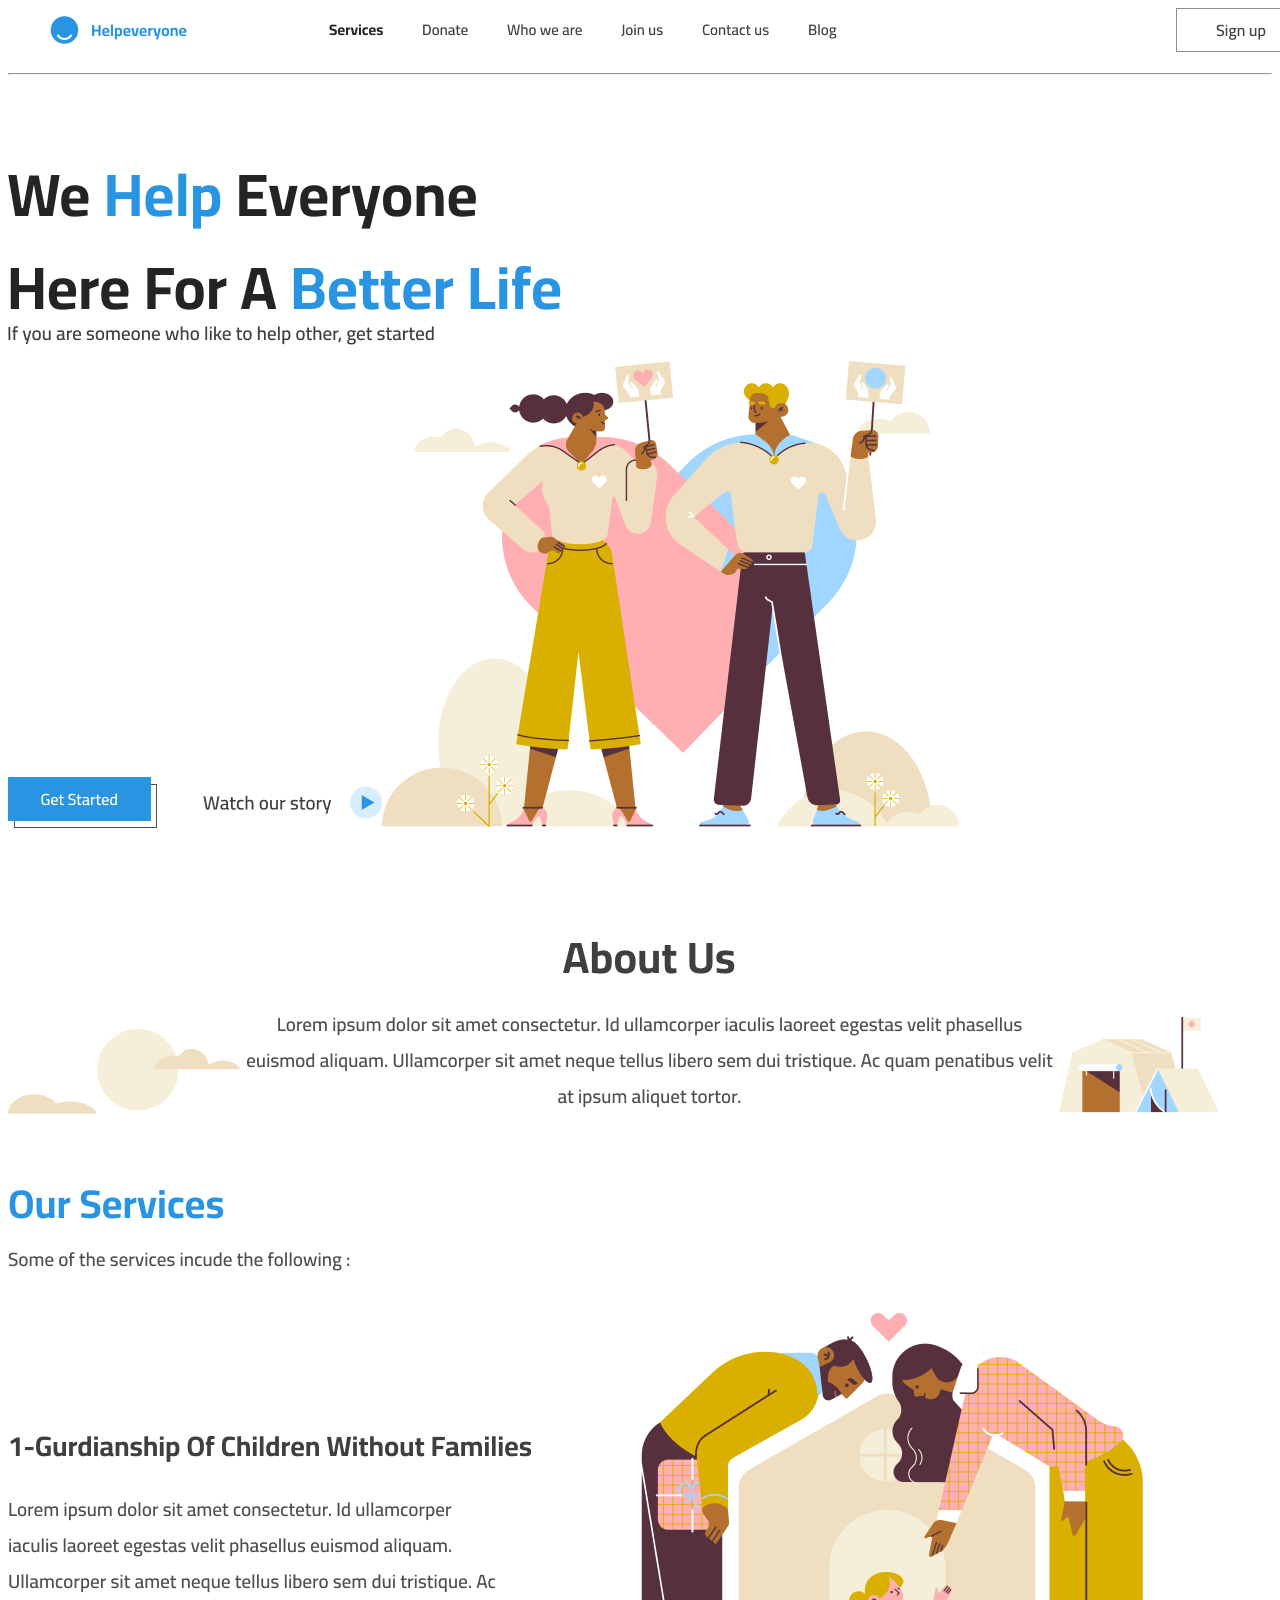
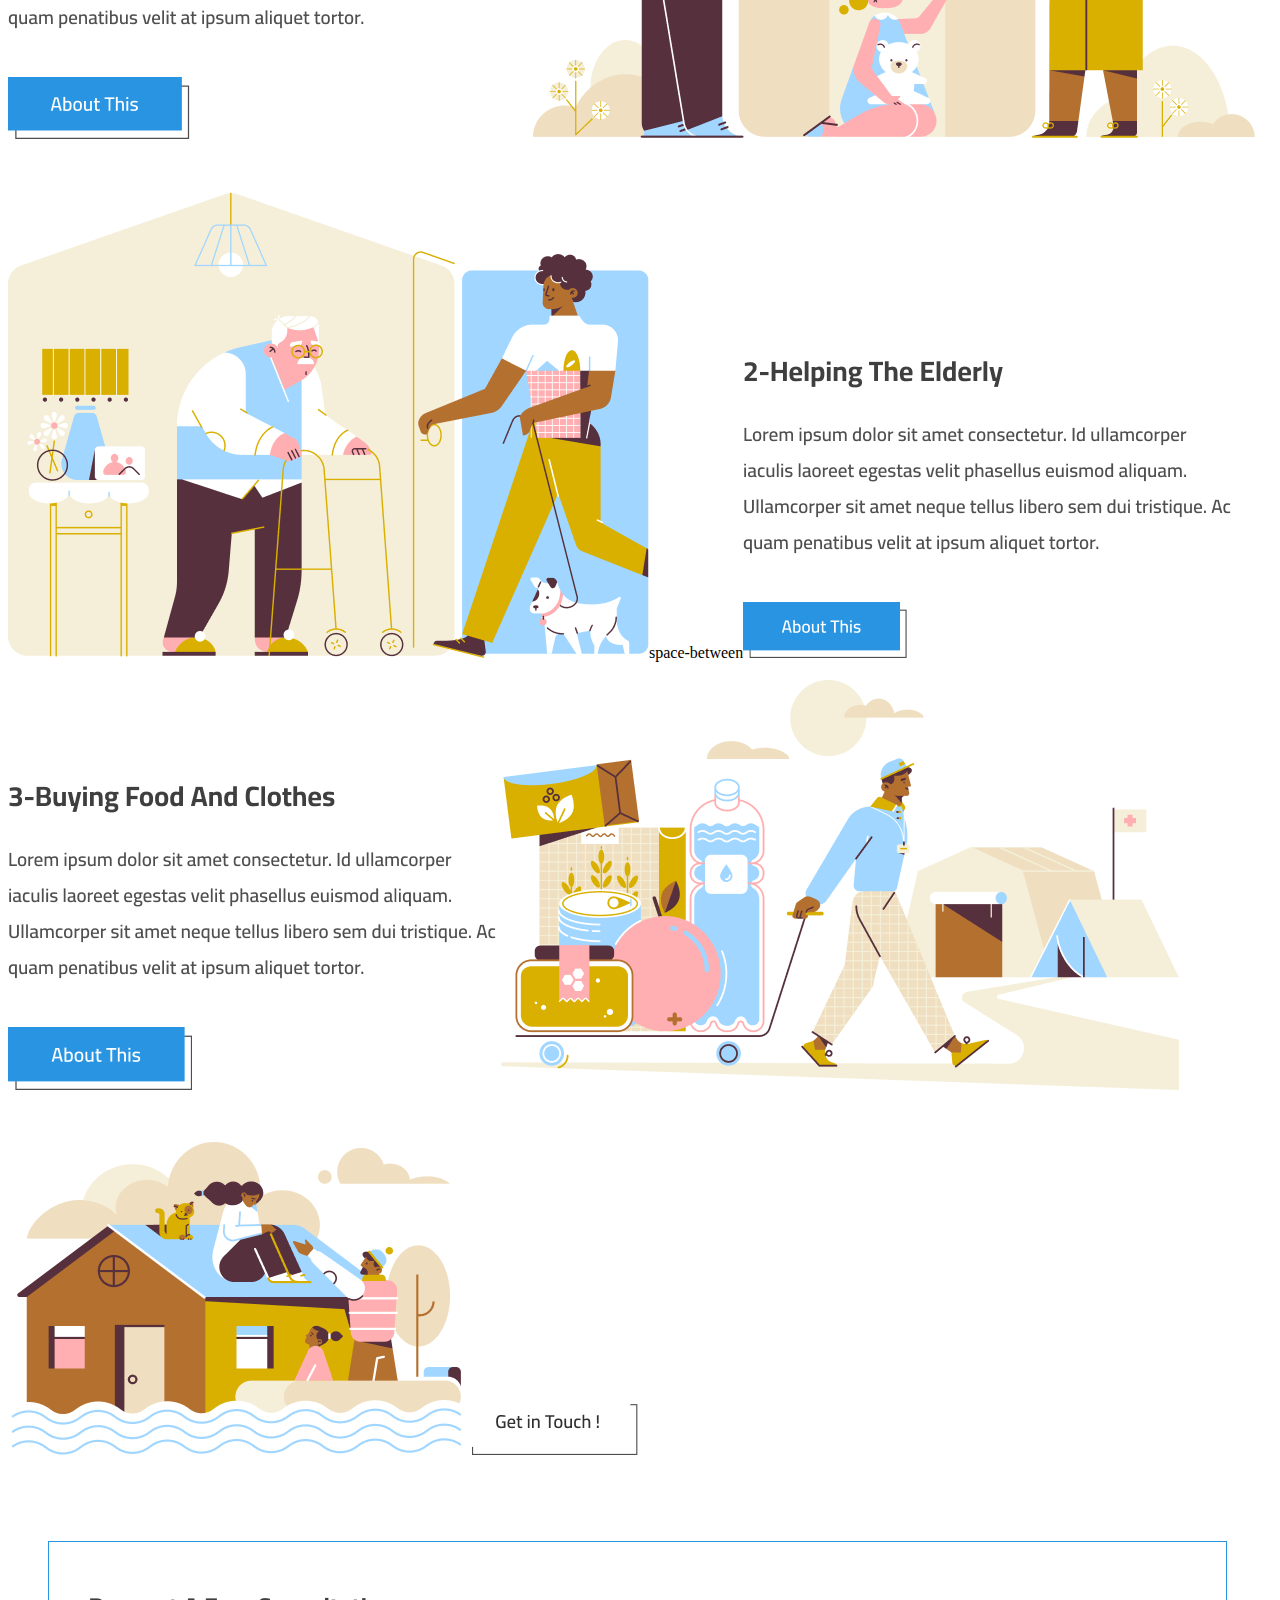
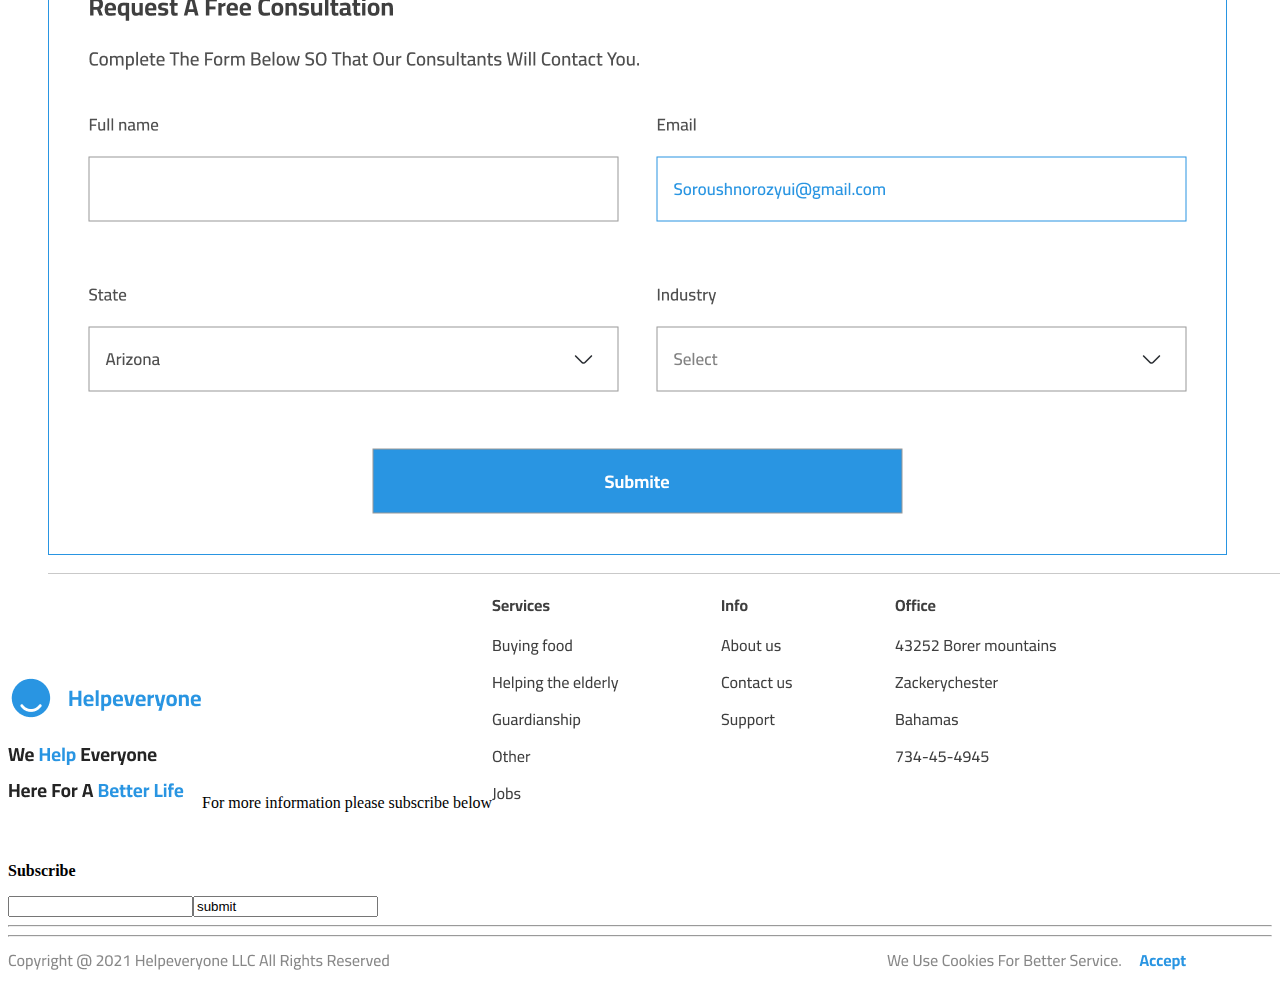
==== LandingPage.html @ 4bccb42d "<HTMLClass>" ====
<DOCTYPE>
    <html>
    <head>
        <link rel="stylesheet" href="css\LandingPage.css">
        <meta charset="UTF -8">
        <meta name="DeskTop" content="width-device-width, initial-scale=1.a">
        <title>LandingPage</title>
    </head>
    <body>
    <div class="Wrapper">
        <div class="bar">
                    <div class="main-header">
                            <ul>
                                <h1>
                                    <navBar><img src="./images/Frame 5.png" navBar display: flex; justify-content: space-between; height: 50px; align-items: center;></navBar>
                                </h1>
                            </ul>
                        </div>
                    </div>
                    <div>
                        <hr />
                        <br />
                        <br />
                        <br />
                        <br />
                        <br />
                        <div class="Border">
                    <span><navbar><img src="./images/We Help Everyone Here For A Better Life.png" navbar display: flex; justify-content: space-between; height: 4px; align-item: right;></navbar></span>
                        <p><img src="./images/If you are someone who like to help other, get started.png"></p>
                        <img src="./images/Frame 10.png"><span position="space-between"></span><img src="./images/Group 16.png" position="center-up"></div>
                        <br />
                        <br />
                        <br />
                        <br />
                        <p><img src="./images/SUN & CLOUDS.png"><img src="./images/Frame 11.png"><img src="./images/TENTS.png"></p>
                        </b>
                    </span>
                </div>
                </div>
                <div>
                    <br />
                    <br />
                        <span><img src="./images/Frame 13.png"></span>
                    <br />
                    <br />
                    <br />
                    <span><img src="./images/Frame 14.png"><img src="./images/Group 7.png"></span>
                    </div>
                    <div>
                        <br />
                        <br />
                        <br />
                        <img src="./images/Group 1.png"><span>space-between</span><img src="./images/Frame 15.png">
                        <br />
                        <br />
                        <img src="./images/Frame 16.png"><span space-between></span><img src="./images/Group 10.png">
                    </div>
                    <br />
                    <br />
                    <div>
                        <p><img src="./images/Group 11.png"><img src="./images/Frame 17.png"></p>
                <div class="request">
                        <br />
                        <br />
                        <br />
                        <ul>
                        <img src="./images/Frame 28.png">
                        <br />
                        <br />
                        <img src="./images/Line 5.png">
                        </div>
                        <div>
                         <p><img src="./images/Frame 29.png">For more information please subscribe below<img src="./images/Frame 34.png"></p>
                         <br />
                         <p><b>Subscribe</b></p>
                         <input type="subscribe" name="subscribe" /><input value="submit" />
                         <hr />
                         <hr />
                            <img src="./images/Frame 39.png">
                        </div>
                        </div>
                    </ul>
                    </body>
                </html>
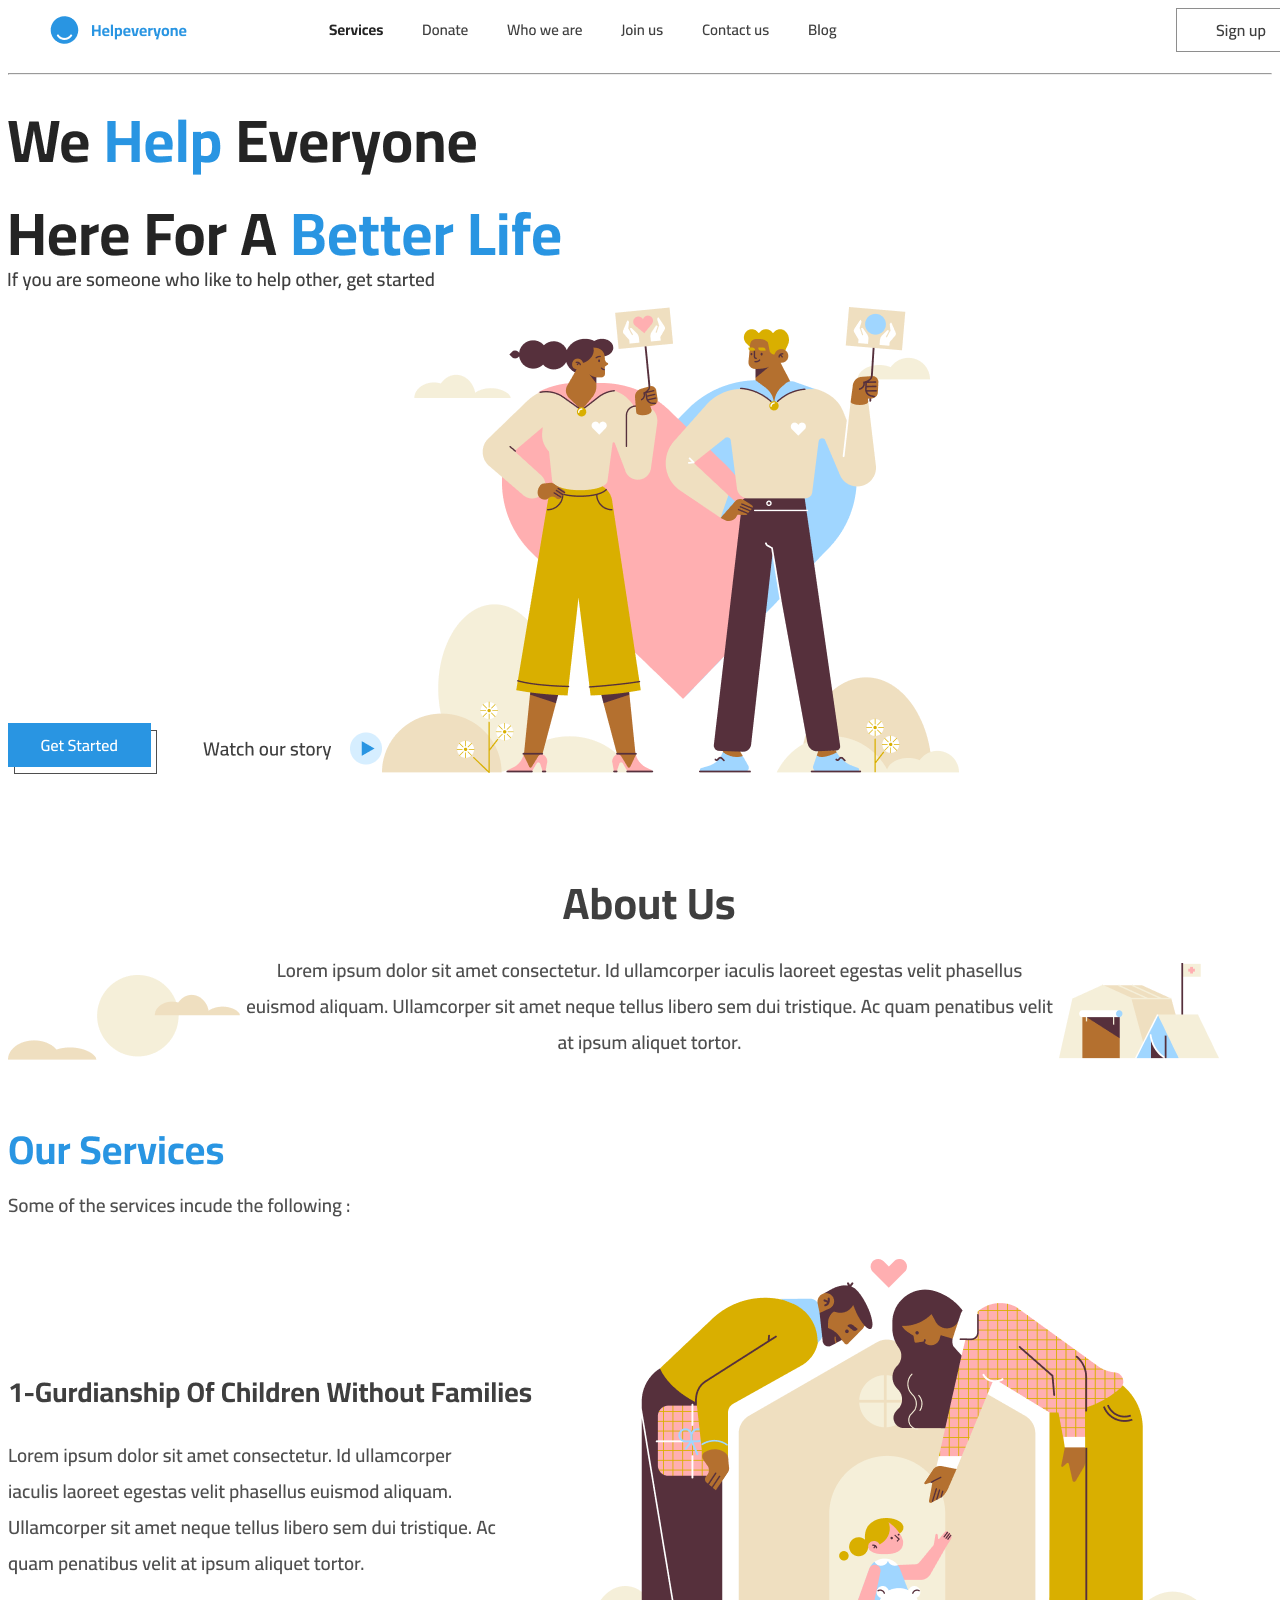
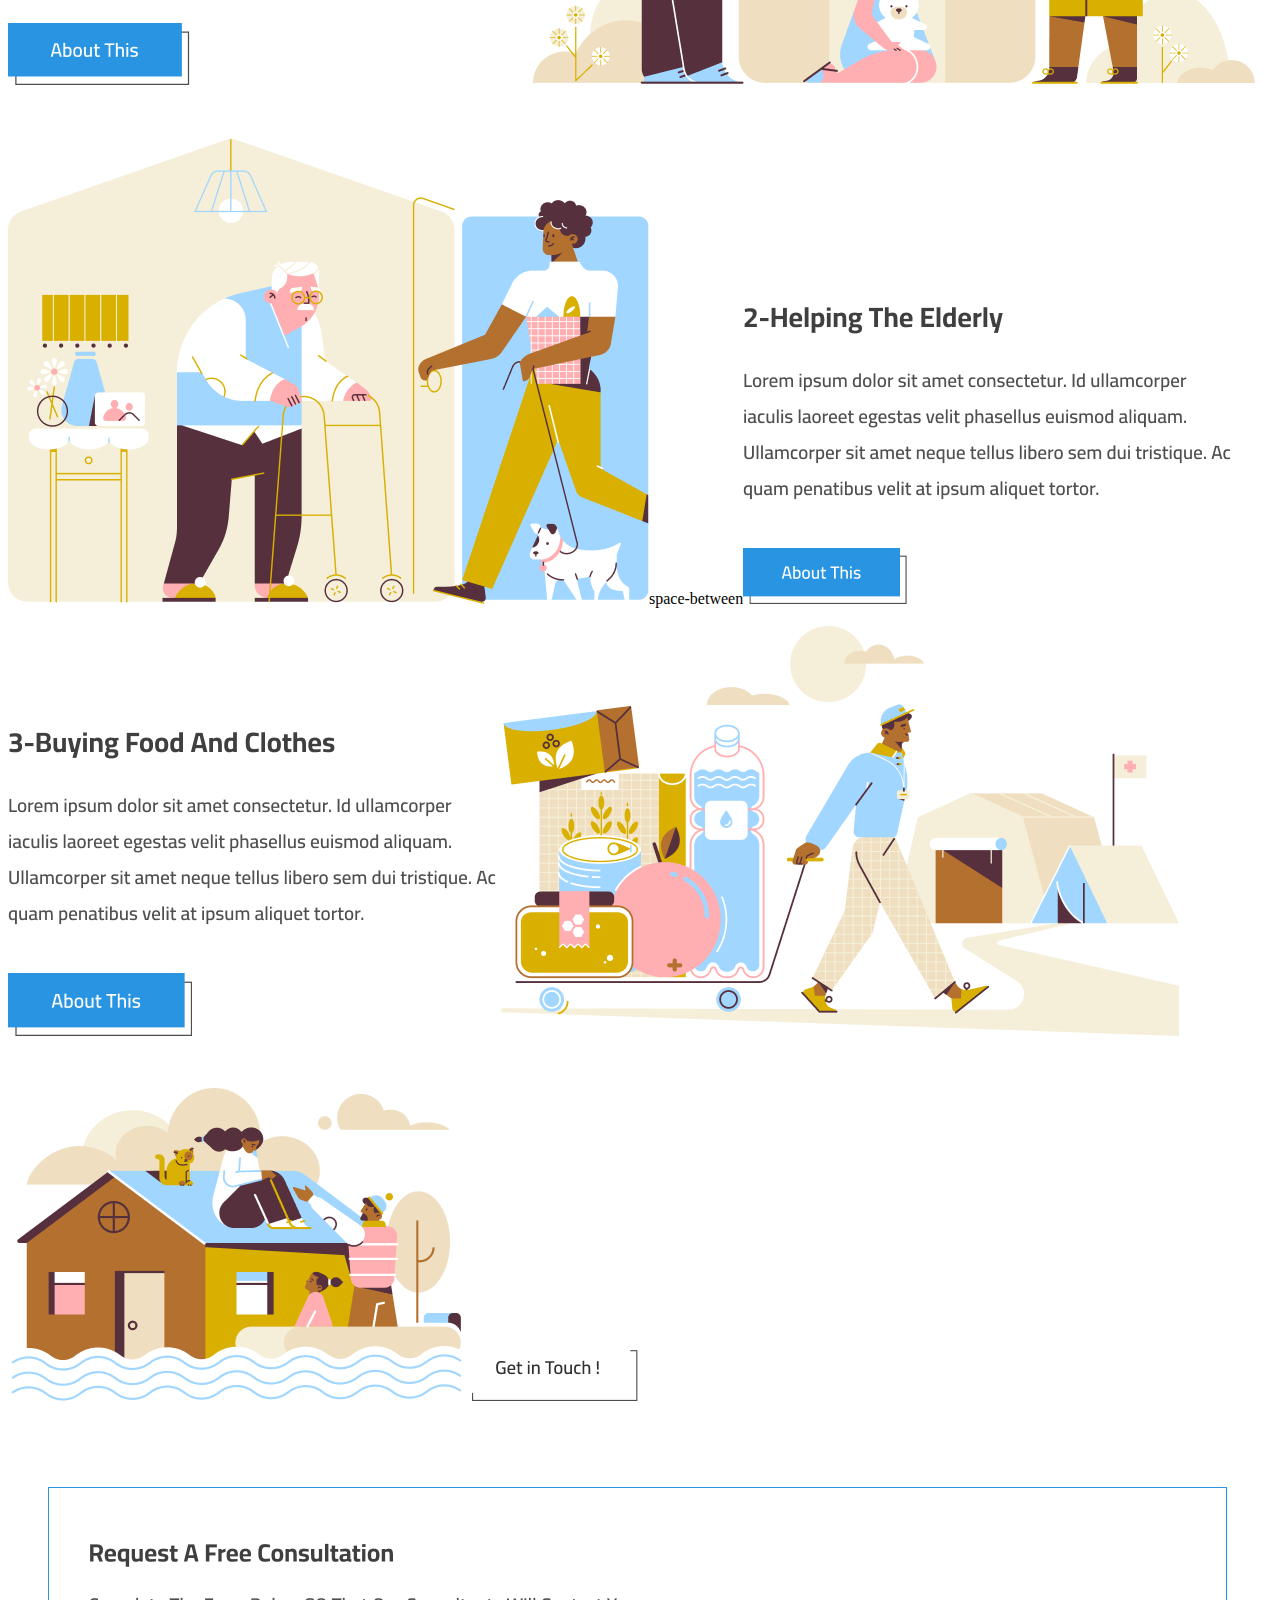
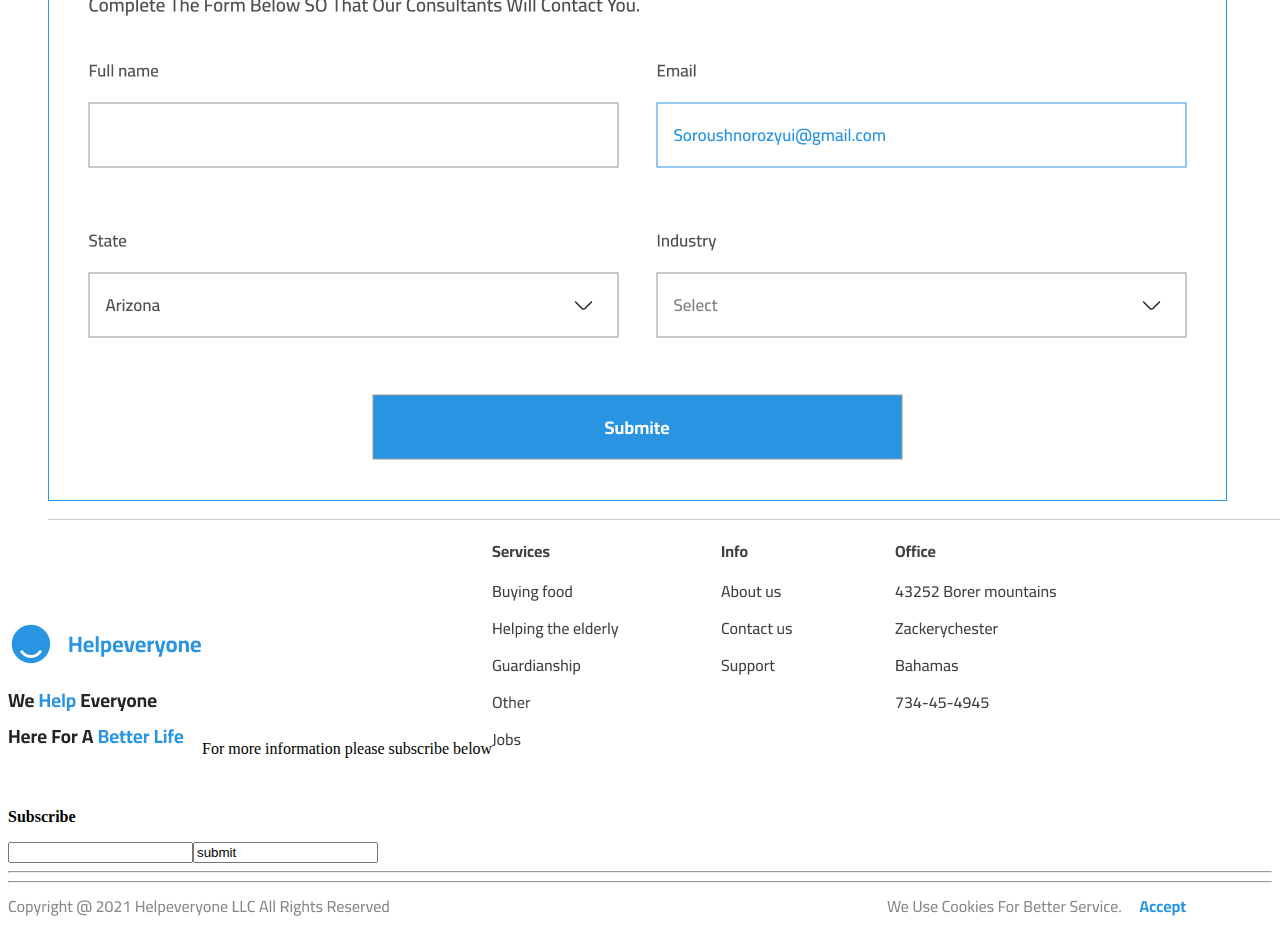
==== commit 66b3e628: "<sample>" ====
--- a/LandingPage.html
+++ b/LandingPage.html
@@ -8,20 +8,15 @@
     </head>
     <body>
     <div class="Wrapper">
-        <div class="bar">
-                    <div class="main-header">
-                            <ul>
-                                <h1>
-                                    <navBar><img src="./images/Frame 5.png" navBar display: flex; justify-content: space-between; height: 50px; align-items: center;></navBar>
-                                </h1>
-                            </ul>
-                        </div>
+            <div class="main-header">
+                <ul>
+                    <h1>
+                        <navBar><img src="./images/Frame 5.png" navBar display: flex; justify-content: space-between; height: 50px; align-items: center;></navBar>
+                            </h1>
+                        </ul>
                     </div>
-                    <div>
+                    </div>
                         <hr />
-                        <br />
-                        <br />
-                        <br />
                         <br />
                         <br />
                         <div class="Border">
